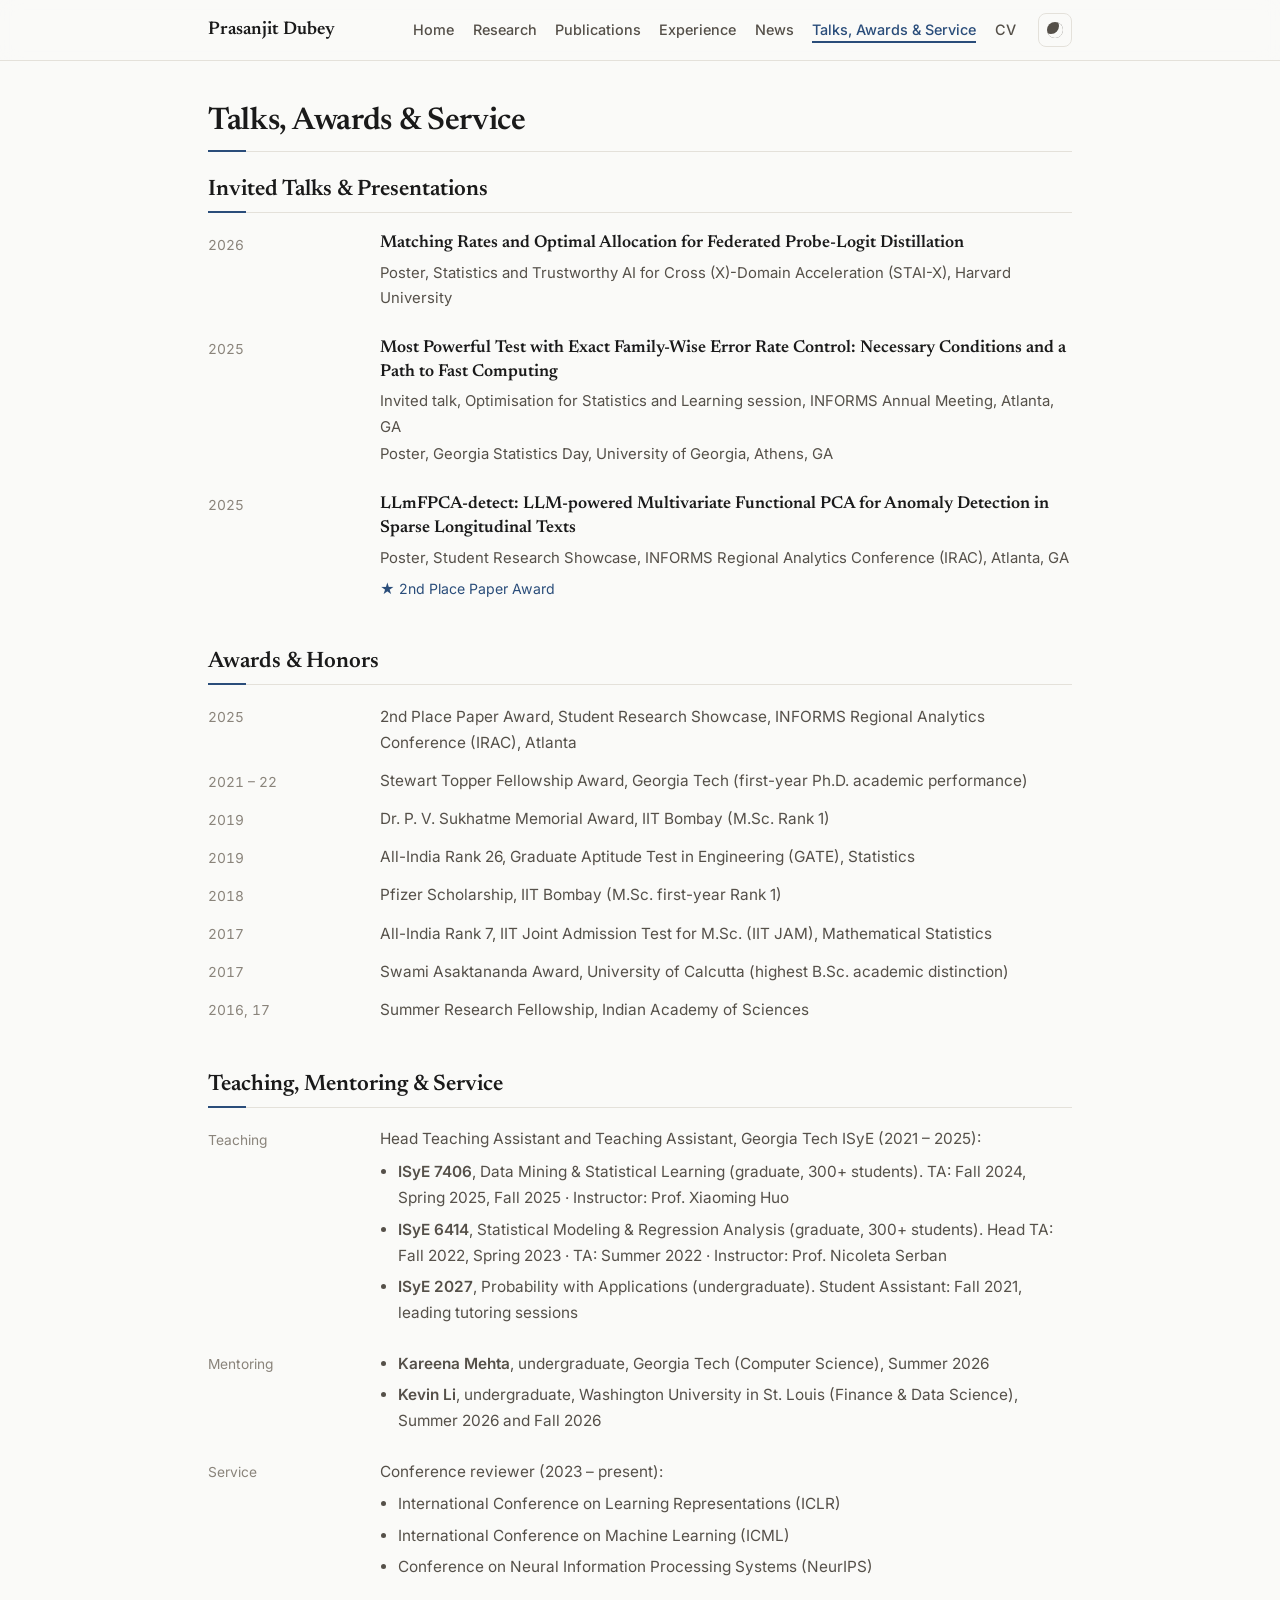
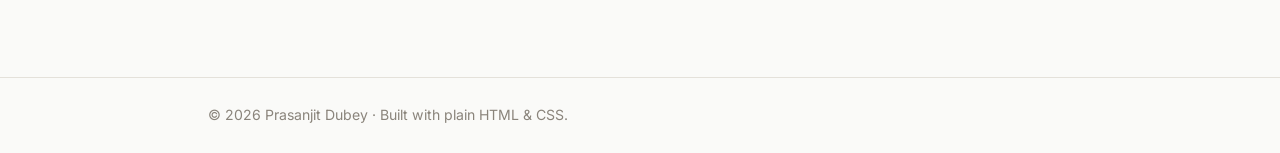
==== awards.html @ 0b623106 "Close the gap between "Papers" and the list on Research The label used the site-wide date column, 9." ====
<!DOCTYPE html>
<html lang="en">
<head>
  <meta charset="UTF-8" />
  <meta name="viewport" content="width=device-width, initial-scale=1.0" />
  <title>Talks, Awards &amp; Service · Prasanjit Dubey</title>
  <meta name="description" content="Invited talks and presentations, awards and honors, and teaching, mentoring and professional service of Prasanjit Dubey." />
  <meta name="author" content="Prasanjit Dubey" />

  <!-- Open Graph / social preview -->
  <meta property="og:type" content="website" />
  <meta property="og:title" content="Talks, Awards &amp; Service · Prasanjit Dubey" />
  <meta property="og:description" content="Invited talks and presentations, awards and honors, and teaching, mentoring and professional service of Prasanjit Dubey." />
  <meta property="og:url" content="https://pdubey96.github.io/awards.html" />
  <meta property="og:image" content="https://pdubey96.github.io/mypicnov2025.jpg" />
  <meta name="twitter:card" content="summary" />

  <!-- Favicon: "PD" monogram, self-contained -->
  <link rel="icon" href="data:image/svg+xml,%3Csvg xmlns='http://www.w3.org/2000/svg' viewBox='0 0 100 100'%3E%3Crect width='100' height='100' rx='20' fill='%232a4d7a'/%3E%3Ctext x='50' y='68' font-family='Georgia,serif' font-size='52' fill='white' text-anchor='middle'%3EPD%3C/text%3E%3C/svg%3E" />

  <!-- Fonts -->
  <link rel="preconnect" href="https://fonts.googleapis.com" />
  <link rel="preconnect" href="https://fonts.gstatic.com" crossorigin />
  <link href="https://fonts.googleapis.com/css2?family=Newsreader:ital,opsz,wght@0,6..72,400;0,6..72,500;0,6..72,600;1,6..72,400&family=Inter:wght@400;500;600&display=swap" rel="stylesheet" />

  <link rel="stylesheet" href="style.css?v=20260926d" />

  <!-- Set theme before paint to avoid a flash -->
  <script>
    (function () {
      try {
        var saved = localStorage.getItem("theme");
        var prefersDark = window.matchMedia("(prefers-color-scheme: dark)").matches;
        if (saved === "dark" || (!saved && prefersDark)) {
          document.documentElement.setAttribute("data-theme", "dark");
        }
      } catch (e) {}
    })();
  </script>
</head>

<body>
  <a class="skip-link" href="#main">Skip to content</a>

  <!-- The top bar is repeated in all six pages; edit them together. -->
  <header class="site-header">
    <nav class="nav" aria-label="Primary">
      <a class="nav-brand" href="index.html">Prasanjit Dubey</a>
      <ul class="nav-links">
        <li><a href="index.html">Home</a></li>
        <li><a href="research.html">Research</a></li>
        <li><a href="publications.html">Publications</a></li>
        <li><a href="experience.html">Experience</a></li>
        <li><a href="news.html">News</a></li>
        <li><a href="awards.html" aria-current="page">Talks, Awards &amp; Service</a></li>
        <li><a href="cv.pdf" target="_blank" rel="noopener">CV</a></li>
      </ul>
      <button id="theme-toggle" class="theme-toggle" aria-label="Toggle dark mode" title="Toggle dark mode">
        <span class="theme-toggle-icon" aria-hidden="true"></span>
      </button>
    </nav>
  </header>

  <main id="main">
    <h1 class="page-title">Talks, Awards &amp; Service</h1>

    <section id="talks" class="section">
      <h2>Invited Talks &amp; Presentations</h2>
      <!-- One entry per talk, newest first, with a line for each venue it was
           given at, as on the CV. -->
      <ul class="timeline">
        <li>
          <span class="t-date">2026</span>
          <div class="t-body">
            <h3 class="talk-title">Matching Rates and Optimal Allocation for Federated Probe-Logit Distillation</h3>
            <p class="talk-venue">Poster, Statistics and Trustworthy AI for Cross (X)-Domain Acceleration (STAI-X), Harvard University</p>
          </div>
        </li>
        <li>
          <span class="t-date">2025</span>
          <div class="t-body">
            <h3 class="talk-title">Most Powerful Test with Exact Family-Wise Error Rate Control: Necessary Conditions and a Path to Fast Computing</h3>
            <p class="talk-venue">Invited talk, Optimisation for Statistics and Learning session, INFORMS Annual Meeting, Atlanta, GA</p>
            <p class="talk-venue">Poster, Georgia Statistics Day, University of Georgia, Athens, GA</p>
          </div>
        </li>
        <li>
          <span class="t-date">2025</span>
          <div class="t-body">
            <h3 class="talk-title">LLmFPCA-detect: LLM-powered Multivariate Functional PCA for Anomaly Detection in Sparse Longitudinal Texts</h3>
            <p class="talk-venue">Poster, Student Research Showcase, INFORMS Regional Analytics Conference (IRAC), Atlanta, GA</p>
            <p class="pub-award">★ 2nd Place Paper Award</p>
          </div>
        </li>
      </ul>
    </section>

    <section id="awards" class="section">
      <h2>Awards &amp; Honors</h2>
      <ul class="timeline timeline-compact">
        <li><span class="t-date">2025</span><div class="t-body award-text">2nd Place Paper Award, Student Research Showcase, INFORMS Regional Analytics Conference (IRAC), Atlanta</div></li>
        <li><span class="t-date">2021 – 22</span><div class="t-body award-text">Stewart Topper Fellowship Award, Georgia Tech (first-year Ph.D. academic performance)</div></li>
        <li><span class="t-date">2019</span><div class="t-body award-text">Dr. P. V. Sukhatme Memorial Award, IIT Bombay (M.Sc. Rank 1)</div></li>
        <li><span class="t-date">2019</span><div class="t-body award-text">All-India Rank 26, Graduate Aptitude Test in Engineering (GATE), Statistics</div></li>
        <li><span class="t-date">2018</span><div class="t-body award-text">Pfizer Scholarship, IIT Bombay (M.Sc. first-year Rank 1)</div></li>
        <li><span class="t-date">2017</span><div class="t-body award-text">All-India Rank 7, IIT Joint Admission Test for M.Sc. (IIT JAM), Mathematical Statistics</div></li>
        <li><span class="t-date">2017</span><div class="t-body award-text">Swami Asaktananda Award, University of Calcutta (highest B.Sc. academic distinction)</div></li>
        <li><span class="t-date">2016, 17</span><div class="t-body award-text">Summer Research Fellowship, Indian Academy of Sciences</div></li>
      </ul>
    </section>

    <section id="service" class="section">
      <h2>Teaching, Mentoring &amp; Service</h2>
      <div class="row">
        <span class="row-label">Teaching</span>
        <div class="row-body">
          <p>Head Teaching Assistant and Teaching Assistant, Georgia Tech ISyE (2021 – 2025):</p>
          <ul>
            <li><strong>ISyE 7406</strong>, Data Mining &amp; Statistical Learning (graduate, 300+ students). TA: Fall 2024, Spring 2025, Fall 2025 · Instructor: Prof. Xiaoming Huo</li>
            <li><strong>ISyE 6414</strong>, Statistical Modeling &amp; Regression Analysis (graduate, 300+ students). Head TA: Fall 2022, Spring 2023 · TA: Summer 2022 · Instructor: Prof. Nicoleta Serban</li>
            <li><strong>ISyE 2027</strong>, Probability with Applications (undergraduate). Student Assistant: Fall 2021, leading tutoring sessions</li>
          </ul>
        </div>
      </div>
      <div class="row">
        <span class="row-label">Mentoring</span>
        <div class="row-body">
          <ul>
            <li><strong>Kareena Mehta</strong>, undergraduate, Georgia Tech (Computer Science), Summer 2026</li>
            <li><strong>Kevin Li</strong>, undergraduate, Washington University in St. Louis (Finance &amp; Data Science), Summer 2026 and Fall 2026</li>
          </ul>
        </div>
      </div>
      <div class="row">
        <span class="row-label">Service</span>
        <div class="row-body">
          <p>Conference reviewer (2023 – present):</p>
          <ul>
            <li>International Conference on Learning Representations (ICLR)</li>
            <li>International Conference on Machine Learning (ICML)</li>
            <li>Conference on Neural Information Processing Systems (NeurIPS)</li>
          </ul>
        </div>
      </div>
    </section>
  </main>

  <footer class="site-footer">
    <p>© <span id="year"></span> Prasanjit Dubey · Built with plain HTML &amp; CSS.</p>
  </footer>

  <script src="script.js?v=20260926d"></script>
</body>
</html>
---- style.css ----
/* ============================================================
   Prasanjit Dubey, personal site
   Plain CSS, no build step. Theme via CSS custom properties.
   Layout: a top bar on every page, one left-aligned column beneath it.
   ============================================================ */

:root {
  --bg: #fafaf8;
  --bg-soft: #efeee9;
  --surface: #ffffff;
  --text: #1a1a1a;
  --text-soft: #555049;
  --text-muted: #8a847b;
  --accent: #2a4d7a;
  --accent-soft: #e8eef6;
  --border: #e4e1da;
  --radius: 12px;
  --maxw: 58rem;
  /* The left column shared by dates, row labels and skill names, so they
     line up down every page. Wide enough for "Aug 2021 – May 2027". */
  --label-w: 9.5rem;
  --serif: "Newsreader", Georgia, "Times New Roman", serif;
  --sans: "Inter", -apple-system, BlinkMacSystemFont, "Segoe UI", Roboto, sans-serif;
}

[data-theme="dark"] {
  --bg: #15171c;
  --bg-soft: #232730;
  --surface: #1e2128;
  --text: #e8e6e1;
  --text-soft: #b3afa6;
  --text-muted: #847f76;
  --accent: #7da6dd;
  --accent-soft: #1f2a3a;
  --border: #2c2f38;
}

* { box-sizing: border-box; }

html { scroll-behavior: smooth; scroll-padding-top: 5rem; }

body {
  margin: 0;
  min-height: 100vh;
  display: flex;
  flex-direction: column;
  font-family: var(--sans);
  font-size: 17px;
  line-height: 1.7;
  color: var(--text);
  background: var(--bg);
  -webkit-font-smoothing: antialiased;
  text-rendering: optimizeLegibility;
}

@media (prefers-reduced-motion: reduce) {
  html { scroll-behavior: auto; }
  * { transition: none !important; }
}

h1, h2, h3, h4 { font-family: var(--serif); font-weight: 600; line-height: 1.25; }

a { color: var(--accent); text-decoration: none; }
a:hover { text-decoration: underline; }

strong { font-weight: 600; }
.muted { color: var(--text-muted); }

.skip-link {
  position: absolute;
  left: -999px;
  top: 0;
  background: var(--accent);
  color: #fff;
  padding: 0.5rem 1rem;
  border-radius: 0 0 8px 0;
  z-index: 100;
}
.skip-link:focus { left: 0; }

/* ---------------- Top bar ---------------- */
/* Repeated verbatim in every page; the current page's link carries
   aria-current="page", which is also what styles it. */
.site-header {
  position: sticky;
  top: 0;
  z-index: 50;
  background: color-mix(in srgb, var(--bg) 85%, transparent);
  backdrop-filter: saturate(180%) blur(10px);
  border-bottom: 1px solid var(--border);
}

.nav {
  max-width: var(--maxw);
  margin: 0 auto;
  padding: 0.8rem 2rem;
  display: flex;
  flex-wrap: wrap;
  align-items: center;
  gap: 0.45rem 1.4rem;
}

.nav-brand {
  font-family: var(--serif);
  font-weight: 600;
  font-size: 1.15rem;
  color: var(--text);
  white-space: nowrap;
  margin-right: auto;
}
.nav-brand:hover { text-decoration: none; color: var(--accent); }

.nav-links {
  list-style: none;
  display: flex;
  flex-wrap: wrap;
  gap: 0.2rem 1.15rem;
  margin: 0;
  padding: 0;
}

.nav-links a {
  color: var(--text-soft);
  font-size: 0.9rem;
  font-weight: 500;
  white-space: nowrap;
  padding: 0.15rem 0;
  border-bottom: 2px solid transparent;
}
.nav-links a:hover { color: var(--text); text-decoration: none; }
.nav-links a[aria-current="page"] { color: var(--accent); border-bottom-color: var(--accent); }

/* theme toggle button */
.theme-toggle {
  background: none;
  border: 1px solid var(--border);
  border-radius: 8px;
  width: 34px;
  height: 34px;
  cursor: pointer;
  display: grid;
  place-items: center;
  color: var(--text-soft);
}
.theme-toggle:hover { border-color: var(--accent); color: var(--accent); }
.theme-toggle-icon {
  width: 16px; height: 16px;
  border-radius: 50%;
  background: currentColor;
  box-shadow: inset -4px -4px 0 0 var(--bg);
  transition: all 0.3s;
}
[data-theme="dark"] .theme-toggle-icon {
  box-shadow: none;
  background: currentColor;
  transform: scale(0.7);
}

/* ---------------- Layout ---------------- */
/* The body is a column so that on a short page (Talks, News) the footer
   sits at the bottom of the window instead of halfway up it. */
main { flex: 1 0 auto; width: 100%; max-width: var(--maxw); margin: 0 auto; padding: 2.6rem 2rem 1rem; }

.section { margin: 0 0 3rem; }
.section-intro { color: var(--text-soft); margin: 0 0 1.8rem; }

/* Page titles and section headings sit on a hairline rule; a short accent
   bar at its left end anchors each section without a full-width colour line. */
.page-title {
  font-size: 1.95rem;
  letter-spacing: -0.01em;
  margin: 0 0 1.5rem;
  padding-bottom: 0.6rem;
  border-bottom: 1px solid var(--border);
  position: relative;
}
.section > h2 {
  font-size: 1.4rem;
  margin: 0 0 1.15rem;
  padding-bottom: 0.5rem;
  border-bottom: 1px solid var(--border);
  position: relative;
}
.page-title::after,
.section > h2::after {
  content: "";
  position: absolute;
  left: 0;
  bottom: -1px;
  width: 2.4rem;
  height: 2px;
  background: var(--accent);
}

/* A muted line directly under a heading, and a trailing "more" link. */
.note { font-size: 0.9rem; color: var(--text-muted); margin: -0.35rem 0 1.2rem; }
.more { font-size: 0.92rem; margin: 1.1rem 0 0; }

/* ---------------- Home: identity ---------------- */
/* Photo beside the name rather than above it, so the name, affiliation,
   links and the start of the bio all fit on the first screen. */
.hero { display: flex; align-items: center; gap: 2rem; margin: 0 0 2.2rem; }

.avatar {
  width: 150px;
  height: 150px;
  flex: none;
  border-radius: 50%;
  object-fit: cover;
  object-position: center 22%;
  border: 3px solid var(--surface);
  box-shadow: 0 4px 18px rgba(0, 0, 0, 0.12), 0 0 0 1px var(--border);
}

.hero-text { min-width: 0; }
.hero-name { font-size: 2.3rem; letter-spacing: -0.01em; line-height: 1.15; margin: 0 0 0.3rem; }
.hero-title { color: var(--accent); font-weight: 500; margin: 0 0 0.3rem; }
.hero-affil { color: var(--text-soft); font-size: 0.93rem; line-height: 1.55; margin: 0 0 0.9rem; }

.hero-links {
  list-style: none;
  display: flex;
  flex-wrap: wrap;
  gap: 0.35rem 1.25rem;
  margin: 0;
  padding: 0;
  font-size: 0.9rem;
}
.hero-links a {
  display: inline-flex;
  align-items: center;
  gap: 0.42rem;
  color: var(--text);
  font-weight: 500;
  white-space: nowrap;
}
.hero-links a:hover { color: var(--accent); text-decoration: none; }
/* Sized against the label's cap height, not the font size: at 17px the solid
   logos out-massed the text. The line-art icons fill only part of their
   24x24 box, so they need a bigger box to read at the same weight. */
.hero-links svg { width: 14px; height: 14px; flex-shrink: 0; color: var(--text-muted); transition: color 0.15s; }
.hero-links .icon-stroke { width: 16px; height: 16px; }
.hero-links a:hover svg { color: var(--accent); }

.bio { margin: 0 0 1rem; }

.callout {
  margin: 1.5rem 0 0;
  padding: 0.85rem 1.1rem;
  background: var(--bg-soft);
  border-left: 2px solid var(--accent);
  border-radius: 0 8px 8px 0;
  color: var(--text-soft);
  font-size: 0.95rem;
}

/* ---------------- Research topics (keyword chips) ---------------- */
.topics {
  list-style: none;
  display: flex;
  flex-wrap: wrap;
  gap: 0.5rem;
  padding: 0;
  margin: 0;
}
.topics li {
  font-size: 0.83rem;
  font-weight: 500;
  color: var(--accent);
  background: var(--accent-soft);
  border-radius: 999px;
  padding: 0.28rem 0.8rem;
  line-height: 1.4;
}

/* ---------------- Research page ---------------- */
.thread > p { color: var(--text-soft); }
/* Numbered [n] as on the Publications page. The counter runs across all four
   research lines, so each paper keeps one number site-wide. */
.threads { counter-reset: paper; }
.thread-papers { list-style: none; margin: 0; padding: 0; font-size: 0.95rem; color: var(--text-soft); }
.thread-papers > li { counter-increment: paper; position: relative; padding-left: 2.4rem; }
.thread-papers > li::before {
  content: "[" counter(paper) "]";
  position: absolute;
  left: 0;
  color: var(--text-muted);
  font-variant-numeric: tabular-nums;
}
.thread-papers li + li { margin-top: 0.35rem; }
/* Here the only label is "Papers", so its column fits the word rather than
   the site-wide date column, which left a wide gap before the list. */
.thread .row { grid-template-columns: auto minmax(0, 1fr); }

/* ---------------- Publications ---------------- */
.pub-list { list-style: none; margin: 0; padding: 0; }

/* Numbered [1]..[n] in a left gutter, as the CV sets them. The counter lives
   on the wrapper, not the list, so it runs unbroken across the four groups
   instead of restarting at each heading. */
#publications { counter-reset: pub; }
.pub {
  counter-increment: pub;
  display: grid;
  grid-template-columns: 2.4rem 1fr;
  padding: 1.3rem 0;
  border-bottom: 1px solid var(--border);
}
.pub::before {
  content: "[" counter(pub) "]";
  color: var(--text-muted);
  font-family: var(--sans);
  font-size: 0.9rem;
  line-height: 1.75;
  font-variant-numeric: tabular-nums;
}
.pub:first-child { padding-top: 0.3rem; }
.pub:last-child { border-bottom: 0; padding-bottom: 0; }

/* The home page's selected papers are unnumbered: they are a hand-picked
   subset, so numbers there would disagree with the full list's. */
.pub-list-plain .pub { display: block; }
.pub-list-plain .pub::before { content: none; }

.pub-title { font-size: 1.12rem; margin: 0 0 0.35rem; line-height: 1.35; }
.pub-authors { margin: 0 0 0.3rem; color: var(--text-soft); font-size: 0.95rem; }
.pub-authors .me { color: var(--text); font-weight: 600; }
.pub-venue { margin: 0 0 0.6rem; font-size: 0.93rem; color: var(--text-soft); }
.pub-abstract { margin: 0 0 0.7rem; font-size: 0.93rem; color: var(--text-soft); max-width: 70ch; }
.pub-award { margin: 0 0 0.6rem; font-size: 0.88rem; color: var(--accent); }

.badge {
  display: inline-block;
  font-size: 0.76rem;
  font-weight: 600;
  padding: 0.1rem 0.55rem;
  border-radius: 5px;
  margin-right: 0.5rem;
  font-family: var(--sans);
  vertical-align: 0.05em;
}
.badge-review { background: #fbeede; color: #9a6212; }
.badge-pub { background: #e2f0e4; color: #2f7a3e; }
.badge-prep { background: var(--bg-soft); color: var(--text-muted); }
[data-theme="dark"] .badge-review { background: #3a2e1a; color: #e0a553; }
[data-theme="dark"] .badge-pub { background: #1d3322; color: #74c98a; }

.pub-links { display: flex; gap: 0.6rem; flex-wrap: wrap; }
.pub-links a {
  font-size: 0.85rem;
  font-weight: 500;
  padding: 0.22rem 0.65rem;
  border: 1px solid var(--border);
  border-radius: 6px;
  font-family: var(--sans);
}
.pub-links a:hover { text-decoration: none; border-color: var(--accent); background: var(--accent-soft); }

/* A paper's link sits at the end of its venue line, as [Paper] does on the
   CV, instead of taking a line of its own. */
.pub-link {
  display: inline-block;
  margin-left: 0.45rem;
  padding: 0 0.55rem;
  font-size: 0.8rem;
  font-weight: 500;
  line-height: 1.65;
  border: 1px solid var(--border);
  border-radius: 5px;
  white-space: nowrap;
  vertical-align: 0.05em;
}
.pub-link:hover { text-decoration: none; border-color: var(--accent); background: var(--accent-soft); }
.pub-body > :last-child { margin-bottom: 0; }

/* ---------------- Timeline: date left, entry right ---------------- */
/* Used for experience, education, talks, awards and news. */
.timeline { list-style: none; margin: 0; padding: 0; }
.timeline > li {
  display: grid;
  grid-template-columns: var(--label-w) minmax(0, 1fr);
  column-gap: 1.25rem;
  margin: 0 0 1.5rem;
}
.timeline > li:last-child { margin-bottom: 0; }
.timeline-compact > li { margin-bottom: 0.75rem; }
.timeline-compact .t-body { font-size: 0.96rem; }

.t-date {
  color: var(--text-muted);
  font-size: 0.86rem;
  line-height: 1.5;
  padding-top: 0.22rem;
  font-variant-numeric: tabular-nums;
}
.t-body { min-width: 0; }
.t-body > :last-child { margin-bottom: 0; }

.exp-role { font-weight: 600; color: var(--text); margin: 0; line-height: 1.5; }
.exp-org { color: var(--accent); font-size: 0.95rem; margin: 0.1rem 0 0.4rem; }
.exp-desc { margin: 0; font-size: 0.95rem; color: var(--text-soft); }
.exp-links { margin-top: 0.6rem; }

.edu-detail {
  margin: 0;
  padding-left: 1.1rem;
  color: var(--text-soft);
  font-size: 0.95rem;
}
.edu-detail li { margin-bottom: 0.2rem; }
.edu-detail li:last-child { margin-bottom: 0; }

.talk-title { font-size: 1.08rem; line-height: 1.4; margin: 0 0 0.35rem; }
.talk-venue { color: var(--text-soft); font-size: 0.93rem; margin: 0 0 0.15rem; }
.talk-venue + .pub-award { margin-top: 0.35rem; }

.award-text, .news-text { color: var(--text-soft); }

/* ---------------- Label rows: service, papers, skills ---------------- */
.row {
  display: grid;
  grid-template-columns: var(--label-w) minmax(0, 1fr);
  column-gap: 1.25rem;
}
.row + .row { margin-top: 1.5rem; }
.row-label { color: var(--text-muted); font-size: 0.86rem; line-height: 1.5; padding-top: 0.22rem; }
.row-body { color: var(--text-soft); font-size: 0.96rem; min-width: 0; }
.row-body p { margin: 0 0 0.4rem; }
.row-body ul { margin: 0; padding-left: 1.1rem; }
.row-body li { margin-bottom: 0.35rem; }
.row-body li:last-child { margin-bottom: 0; }

.skills-list { margin: 0; }
.skill-row {
  display: grid;
  grid-template-columns: var(--label-w) minmax(0, 1fr);
  column-gap: 1.25rem;
}
.skill-row + .skill-row { margin-top: 0.75rem; }
.skill-row dt { color: var(--text-muted); font-size: 0.86rem; line-height: 1.5; padding-top: 0.2rem; }
.skill-row dd { margin: 0; color: var(--text-soft); font-size: 0.95rem; line-height: 1.6; }

/* ---------------- Footer ---------------- */
.site-footer { border-top: 1px solid var(--border); margin-top: 2rem; }
.site-footer p {
  max-width: var(--maxw);
  margin: 0 auto;
  padding: 1.6rem 2rem;
  color: var(--text-muted);
  font-size: 0.88rem;
}

/* ---------------- Responsive ---------------- */
/* Below this width the links take their own row under the name, with the
   theme toggle staying top right; every page stays one tap away, with no
   menu to open. The seven links need about 870px on one row beside the name;
   the extra 30px covers fallback fonts wider than Inter. */
@media (max-width: 900px) {
  .nav-links { order: 1; flex-basis: 100%; }
}

@media (max-width: 640px) {
  body { font-size: 16px; }
  .nav { padding: 0.7rem 1.25rem; }
  .nav-links { gap: 0.15rem 1rem; }
  main { padding: 1.9rem 1.25rem 0.5rem; }

  .hero { flex-direction: column; align-items: flex-start; gap: 1.1rem; }
  .avatar { width: 124px; height: 124px; }
  .hero-name { font-size: 1.9rem; }
  .page-title { font-size: 1.7rem; }

  .pub { grid-template-columns: 1.9rem 1fr; }

  .timeline > li,
  .row,
  .skill-row { grid-template-columns: 1fr; }
  .t-date, .row-label, .skill-row dt { padding-top: 0; }
  .thread .row { grid-template-columns: 1fr; }

  .site-footer p { padding: 1.4rem 1.25rem; }
}
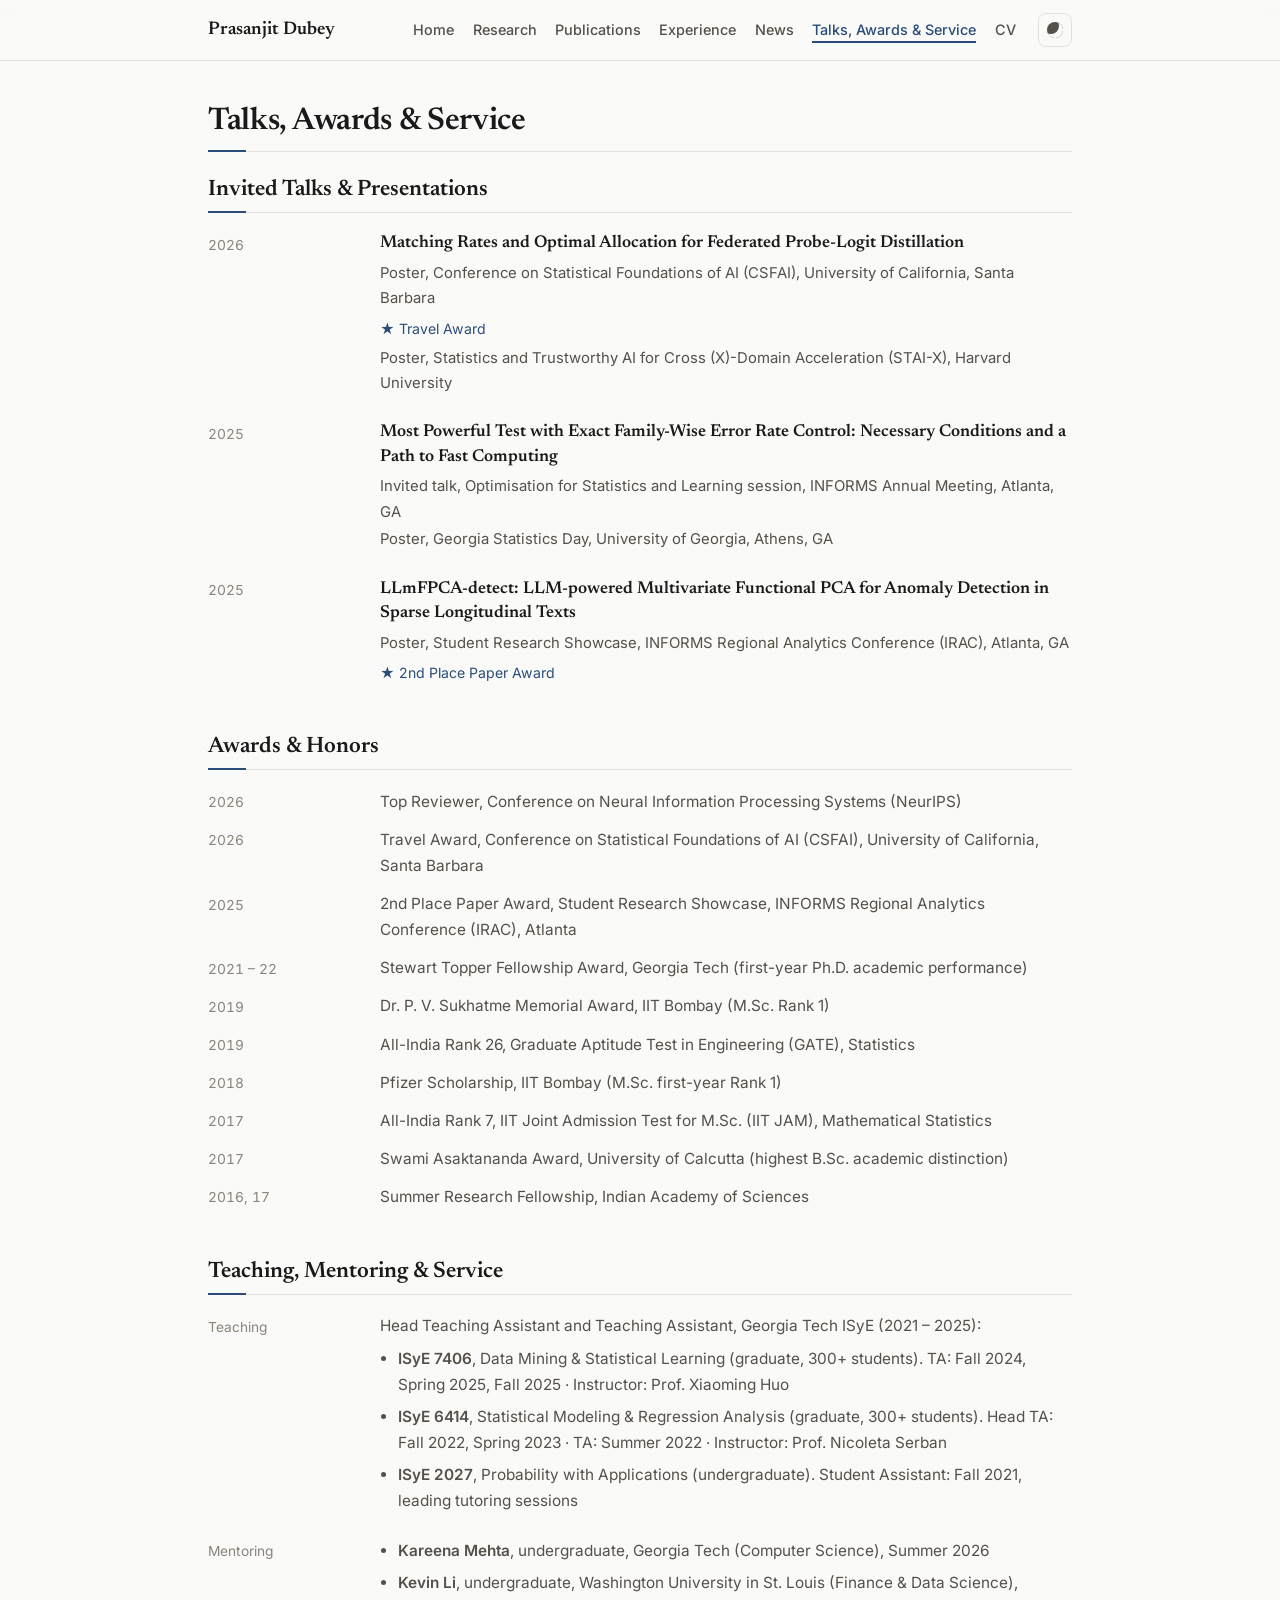
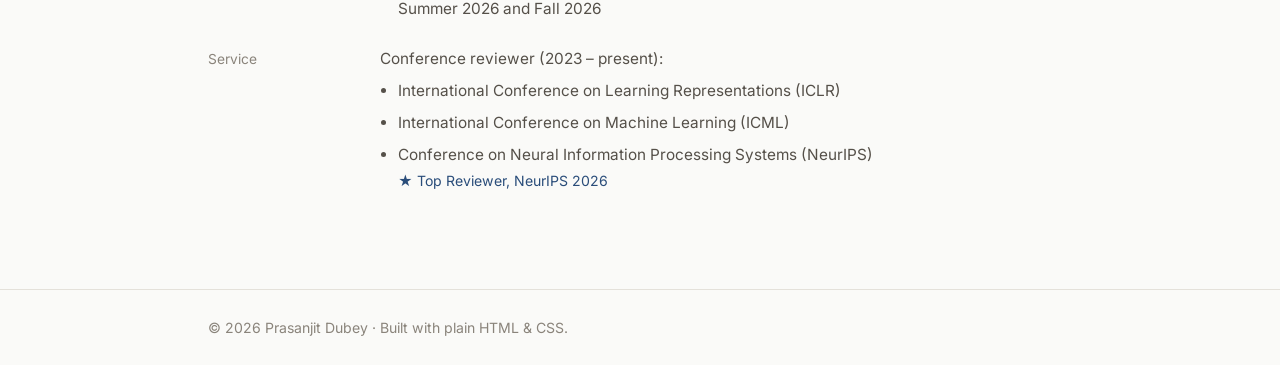
==== commit ac1c0670: "Add NeurIPS 2026 Top Reviewer, CSFAI travel award, TMLR and Bernoulli submissions - NeurIPS 2026 Top" ====
--- a/awards.html
+++ b/awards.html
@@ -23,7 +23,7 @@
   <link rel="preconnect" href="https://fonts.gstatic.com" crossorigin />
   <link href="https://fonts.googleapis.com/css2?family=Newsreader:ital,opsz,wght@0,6..72,400;0,6..72,500;0,6..72,600;1,6..72,400&family=Inter:wght@400;500;600&display=swap" rel="stylesheet" />
 
-  <link rel="stylesheet" href="style.css?v=20260926d" />
+  <link rel="stylesheet" href="style.css?v=20261010" />
 
   <!-- Set theme before paint to avoid a flash -->
   <script>
@@ -73,6 +73,8 @@
           <span class="t-date">2026</span>
           <div class="t-body">
             <h3 class="talk-title">Matching Rates and Optimal Allocation for Federated Probe-Logit Distillation</h3>
+            <p class="talk-venue">Poster, Conference on Statistical Foundations of AI (CSFAI), University of California, Santa Barbara</p>
+            <p class="pub-award">★ Travel Award</p>
             <p class="talk-venue">Poster, Statistics and Trustworthy AI for Cross (X)-Domain Acceleration (STAI-X), Harvard University</p>
           </div>
         </li>
@@ -98,6 +100,8 @@
     <section id="awards" class="section">
       <h2>Awards &amp; Honors</h2>
       <ul class="timeline timeline-compact">
+        <li><span class="t-date">2026</span><div class="t-body award-text">Top Reviewer, Conference on Neural Information Processing Systems (NeurIPS)</div></li>
+        <li><span class="t-date">2026</span><div class="t-body award-text">Travel Award, Conference on Statistical Foundations of AI (CSFAI), University of California, Santa Barbara</div></li>
         <li><span class="t-date">2025</span><div class="t-body award-text">2nd Place Paper Award, Student Research Showcase, INFORMS Regional Analytics Conference (IRAC), Atlanta</div></li>
         <li><span class="t-date">2021 – 22</span><div class="t-body award-text">Stewart Topper Fellowship Award, Georgia Tech (first-year Ph.D. academic performance)</div></li>
         <li><span class="t-date">2019</span><div class="t-body award-text">Dr. P. V. Sukhatme Memorial Award, IIT Bombay (M.Sc. Rank 1)</div></li>
@@ -138,7 +142,7 @@
           <ul>
             <li>International Conference on Learning Representations (ICLR)</li>
             <li>International Conference on Machine Learning (ICML)</li>
-            <li>Conference on Neural Information Processing Systems (NeurIPS)</li>
+            <li>Conference on Neural Information Processing Systems (NeurIPS)<p class="pub-award">★ Top Reviewer, NeurIPS 2026</p></li>
           </ul>
         </div>
       </div>
@@ -149,6 +153,6 @@
     <p>© <span id="year"></span> Prasanjit Dubey · Built with plain HTML &amp; CSS.</p>
   </footer>
 
-  <script src="script.js?v=20260926d"></script>
+  <script src="script.js?v=20261010"></script>
 </body>
 </html>
--- a/style.css
+++ b/style.css
@@ -396,6 +396,19 @@
 .t-body { min-width: 0; }
 .t-body > :last-child { margin-bottom: 0; }
 
+/* A small label over a group of timeline entries (Industry, Sponsored
+   Research), so a list grouped by kind does not read as out of date order. */
+.group-label {
+  font-family: var(--sans);
+  font-size: 0.76rem;
+  font-weight: 600;
+  letter-spacing: 0.1em;
+  text-transform: uppercase;
+  color: var(--text-muted);
+  margin: 0 0 0.9rem;
+}
+.timeline + .group-label { margin-top: 2.2rem; }
+
 .exp-role { font-weight: 600; color: var(--text); margin: 0; line-height: 1.5; }
 .exp-org { color: var(--accent); font-size: 0.95rem; margin: 0.1rem 0 0.4rem; }
 .exp-desc { margin: 0; font-size: 0.95rem; color: var(--text-soft); }
@@ -413,6 +426,7 @@
 .talk-title { font-size: 1.08rem; line-height: 1.4; margin: 0 0 0.35rem; }
 .talk-venue { color: var(--text-soft); font-size: 0.93rem; margin: 0 0 0.15rem; }
 .talk-venue + .pub-award { margin-top: 0.35rem; }
+.pub-award + .talk-venue { margin-top: -0.3rem; }
 
 .award-text, .news-text { color: var(--text-soft); }
 
@@ -429,6 +443,7 @@
 .row-body ul { margin: 0; padding-left: 1.1rem; }
 .row-body li { margin-bottom: 0.35rem; }
 .row-body li:last-child { margin-bottom: 0; }
+.row-body li .pub-award { margin: 0.1rem 0 0; }
 
 .skills-list { margin: 0; }
 .skill-row {
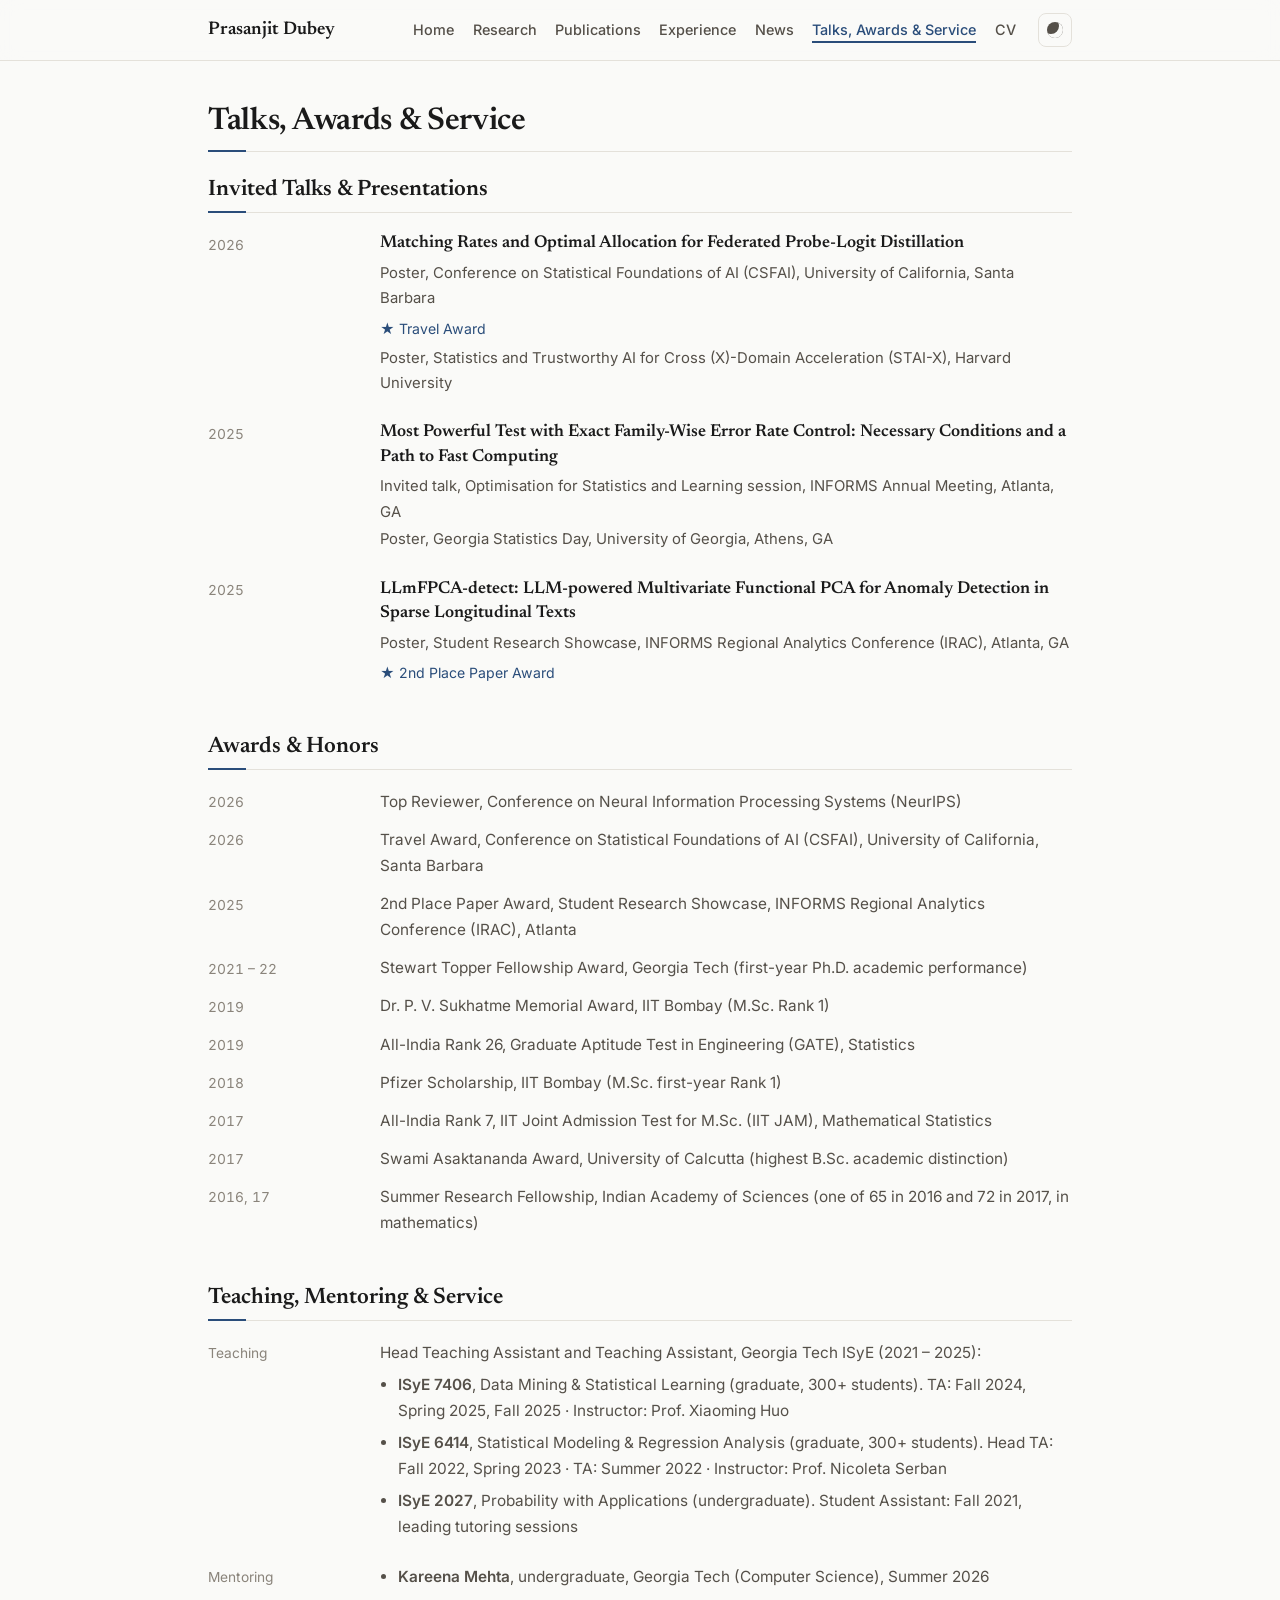
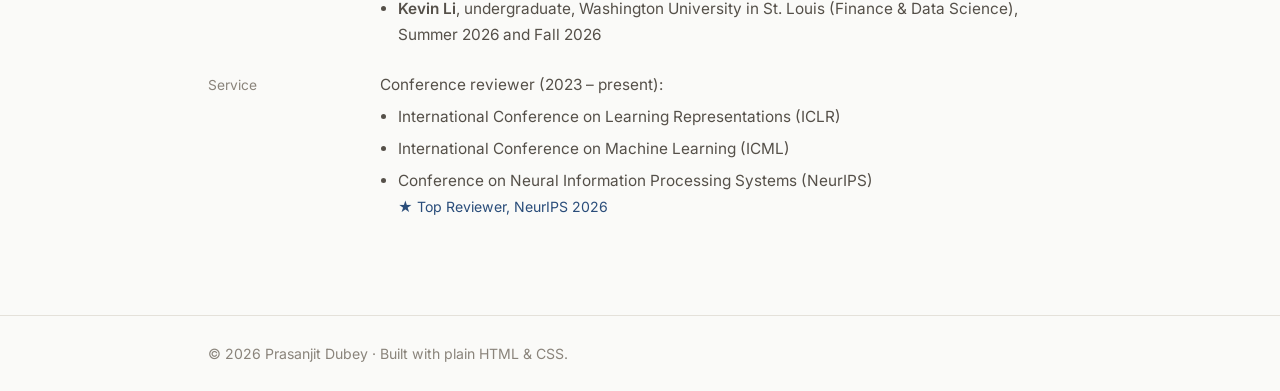
==== commit e2468c12: "Describe the Walmart model as two-stage; add fellowship selectivity Matches the updated CV. The Walm" ====
--- a/awards.html
+++ b/awards.html
@@ -109,7 +109,7 @@
         <li><span class="t-date">2018</span><div class="t-body award-text">Pfizer Scholarship, IIT Bombay (M.Sc. first-year Rank 1)</div></li>
         <li><span class="t-date">2017</span><div class="t-body award-text">All-India Rank 7, IIT Joint Admission Test for M.Sc. (IIT JAM), Mathematical Statistics</div></li>
         <li><span class="t-date">2017</span><div class="t-body award-text">Swami Asaktananda Award, University of Calcutta (highest B.Sc. academic distinction)</div></li>
-        <li><span class="t-date">2016, 17</span><div class="t-body award-text">Summer Research Fellowship, Indian Academy of Sciences</div></li>
+        <li><span class="t-date">2016, 17</span><div class="t-body award-text">Summer Research Fellowship, Indian Academy of Sciences (one of 65 in 2016 and 72 in 2017, in mathematics)</div></li>
       </ul>
     </section>
 
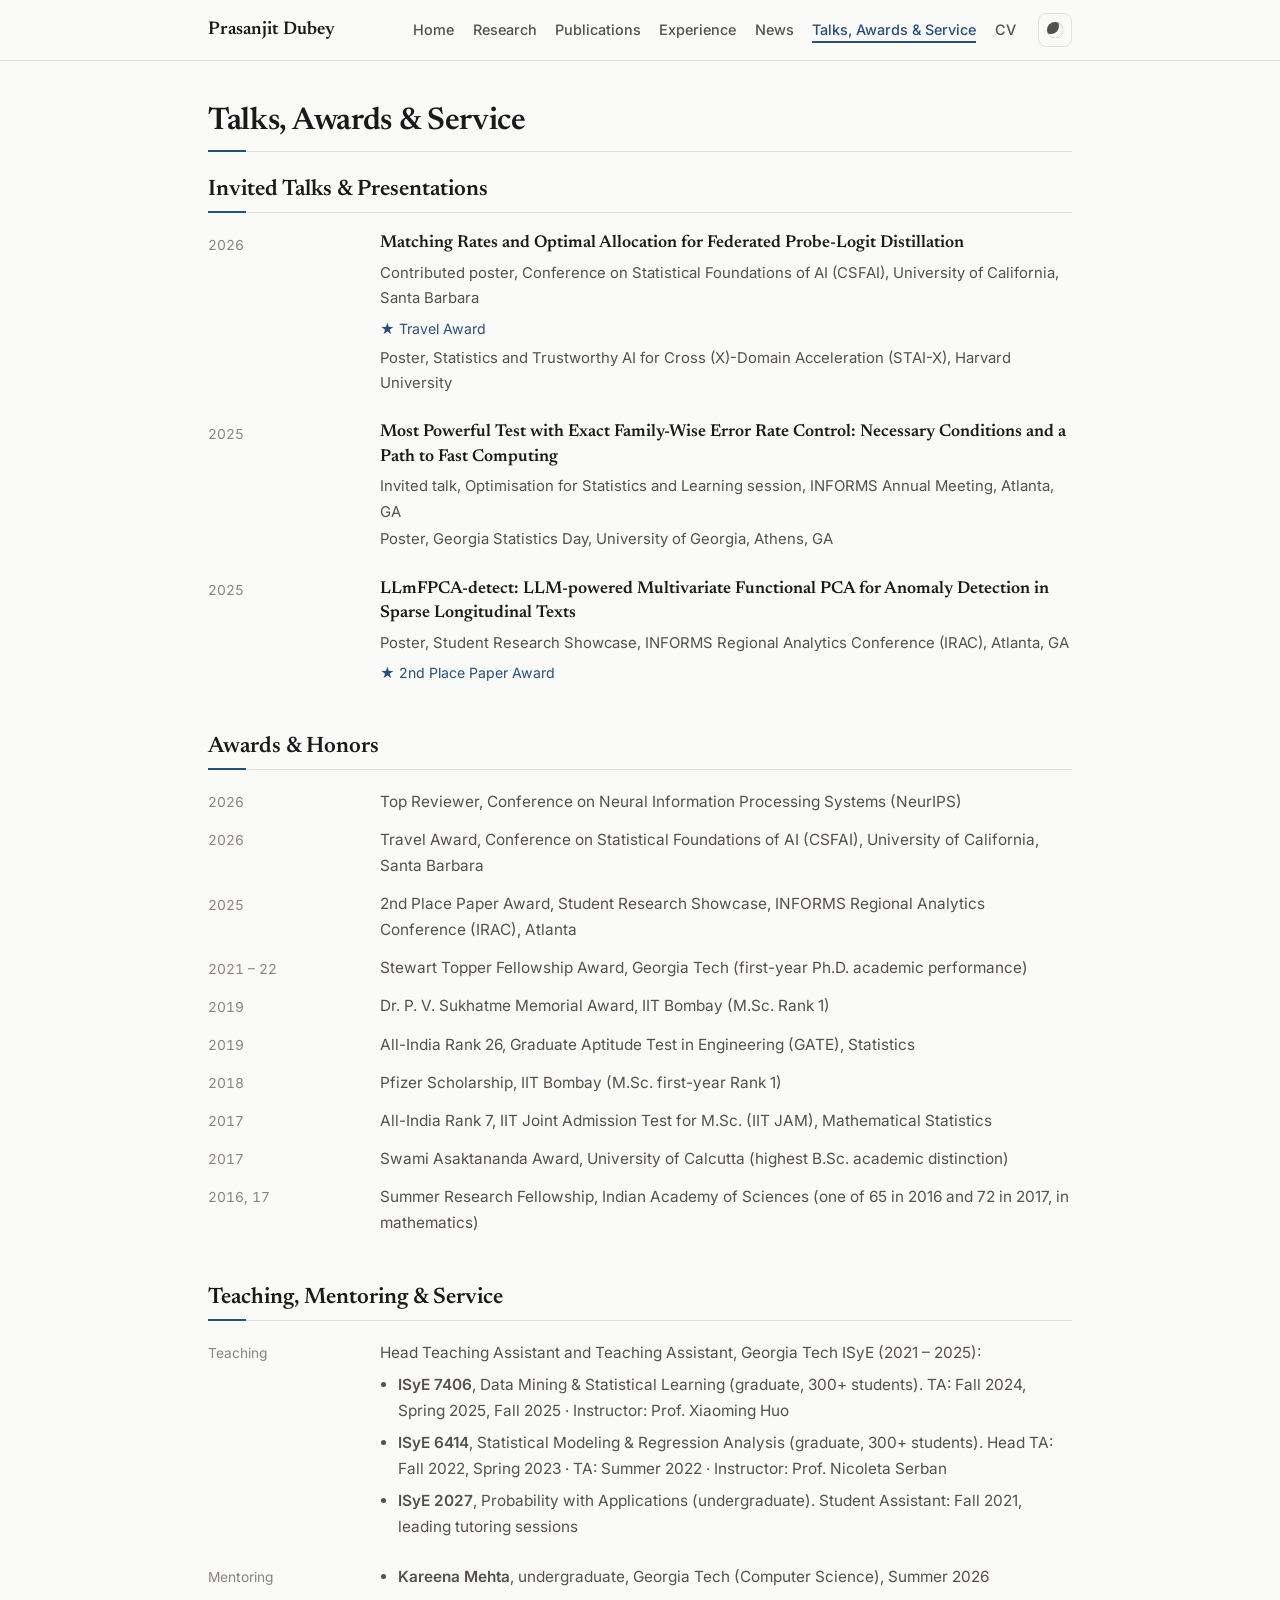
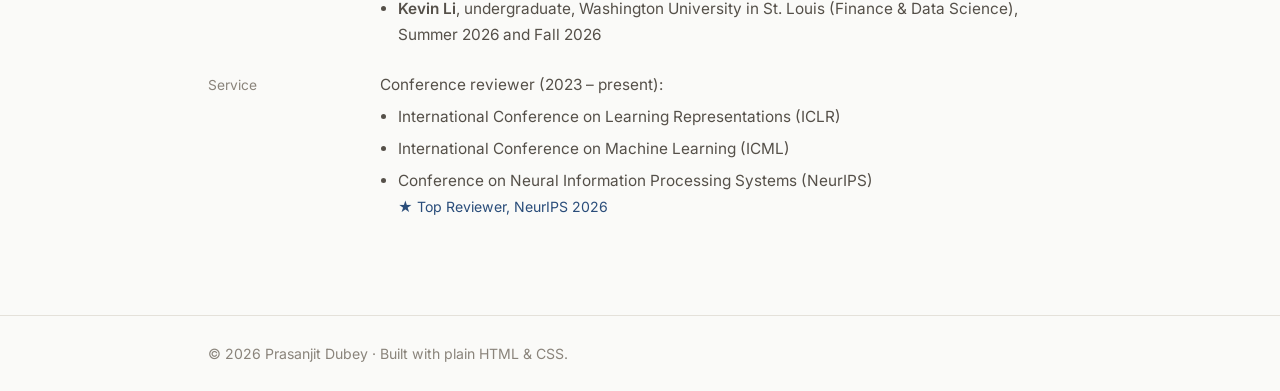
==== commit 652d84a7: "CSFAI: Matching Rates was a contributed poster The CSFAI (UC Santa Barbara) poster is now labelled a" ====
--- a/awards.html
+++ b/awards.html
@@ -73,7 +73,7 @@
           <span class="t-date">2026</span>
           <div class="t-body">
             <h3 class="talk-title">Matching Rates and Optimal Allocation for Federated Probe-Logit Distillation</h3>
-            <p class="talk-venue">Poster, Conference on Statistical Foundations of AI (CSFAI), University of California, Santa Barbara</p>
+            <p class="talk-venue">Contributed poster, Conference on Statistical Foundations of AI (CSFAI), University of California, Santa Barbara</p>
             <p class="pub-award">★ Travel Award</p>
             <p class="talk-venue">Poster, Statistics and Trustworthy AI for Cross (X)-Domain Acceleration (STAI-X), Harvard University</p>
           </div>
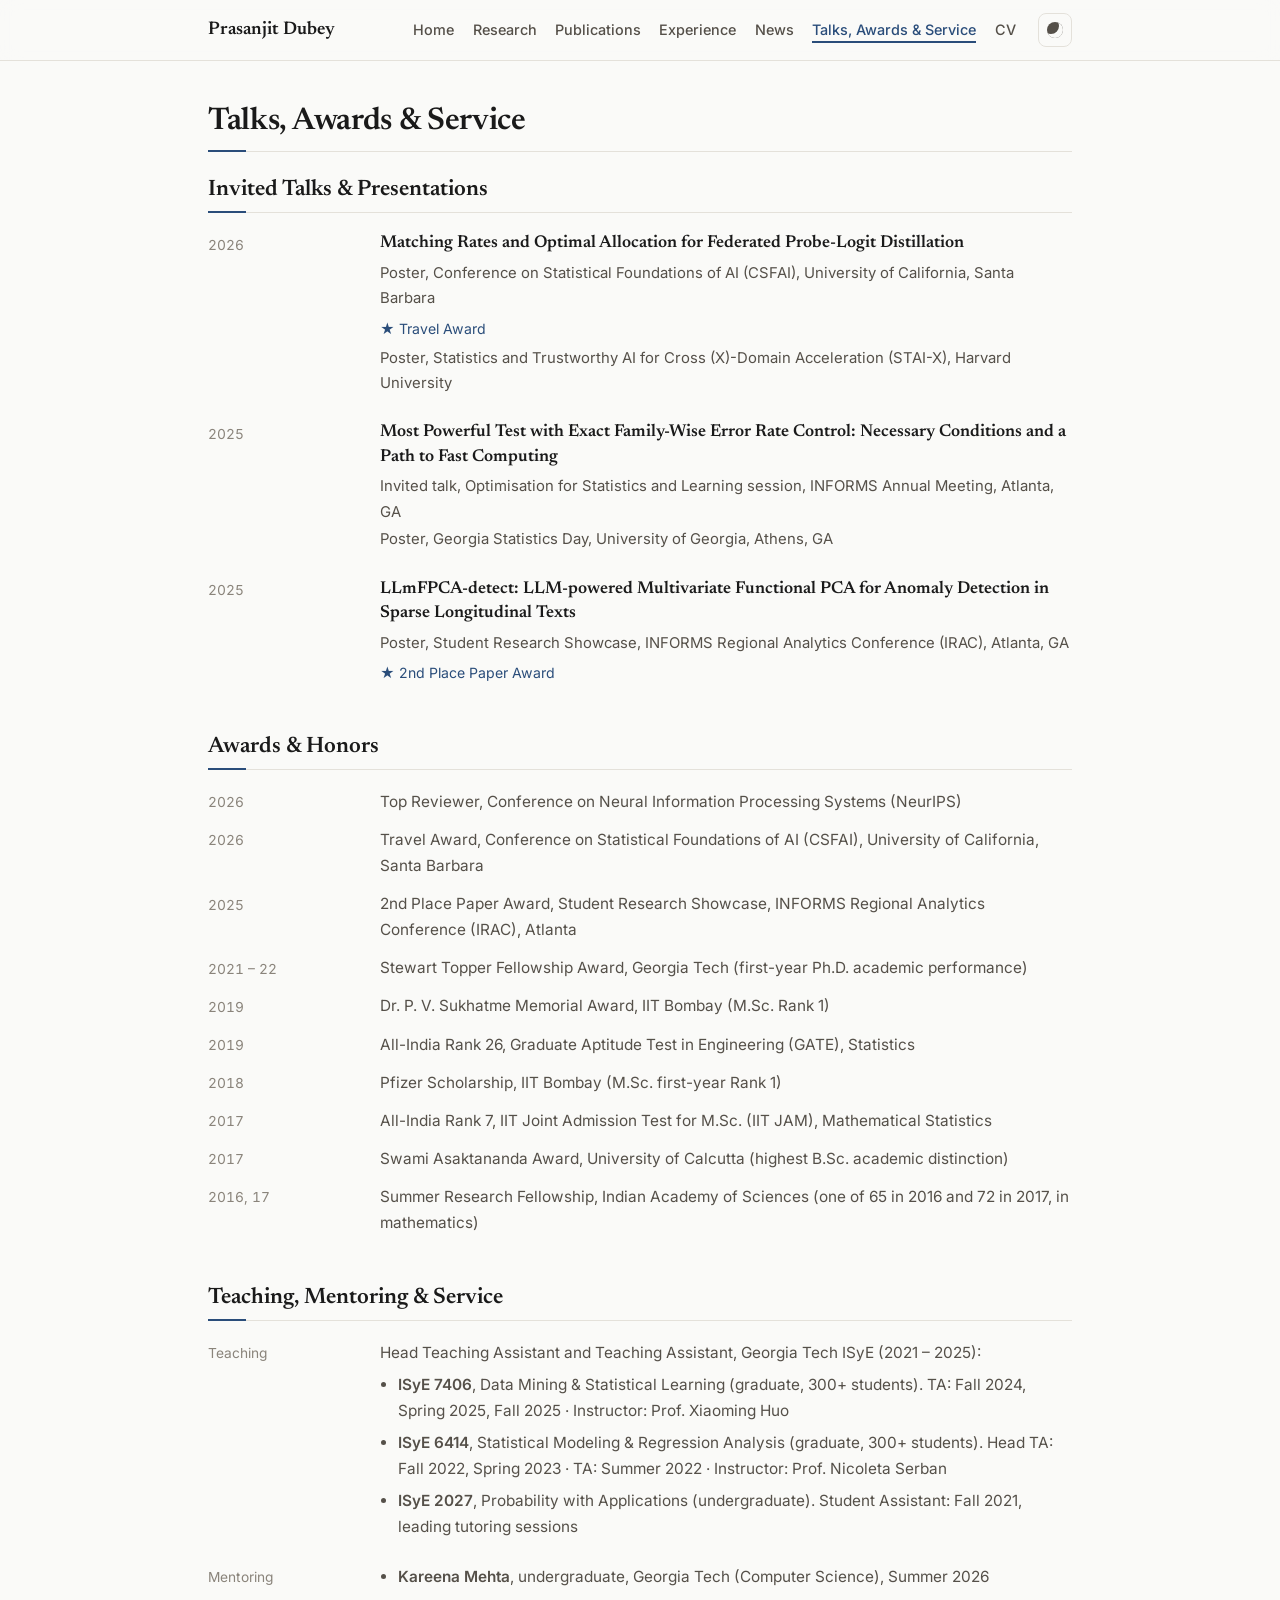
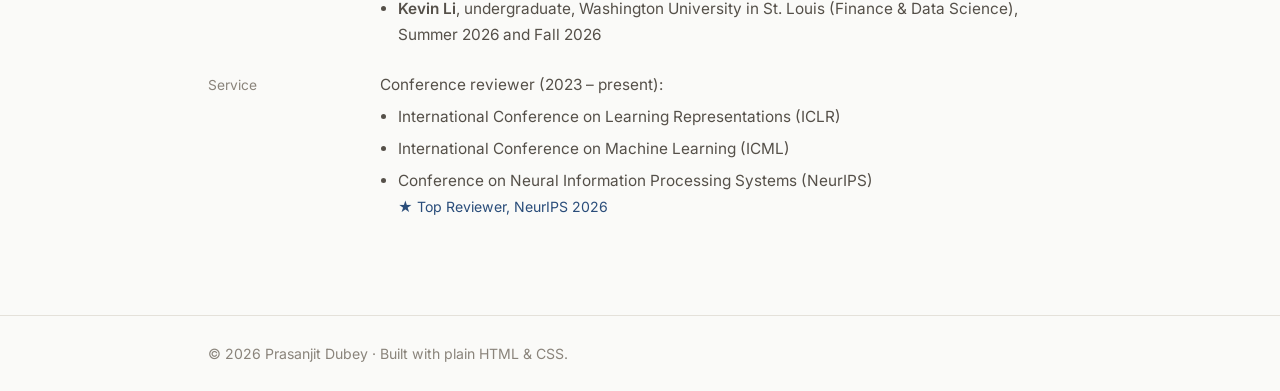
==== commit 9b3d4b93: "CSFAI: back to plain "Poster" All posters use the same plain label, on the site and in cv.pdf (resto" ====
--- a/awards.html
+++ b/awards.html
@@ -73,7 +73,7 @@
           <span class="t-date">2026</span>
           <div class="t-body">
             <h3 class="talk-title">Matching Rates and Optimal Allocation for Federated Probe-Logit Distillation</h3>
-            <p class="talk-venue">Contributed poster, Conference on Statistical Foundations of AI (CSFAI), University of California, Santa Barbara</p>
+            <p class="talk-venue">Poster, Conference on Statistical Foundations of AI (CSFAI), University of California, Santa Barbara</p>
             <p class="pub-award">★ Travel Award</p>
             <p class="talk-venue">Poster, Statistics and Trustworthy AI for Cross (X)-Domain Acceleration (STAI-X), Harvard University</p>
           </div>
